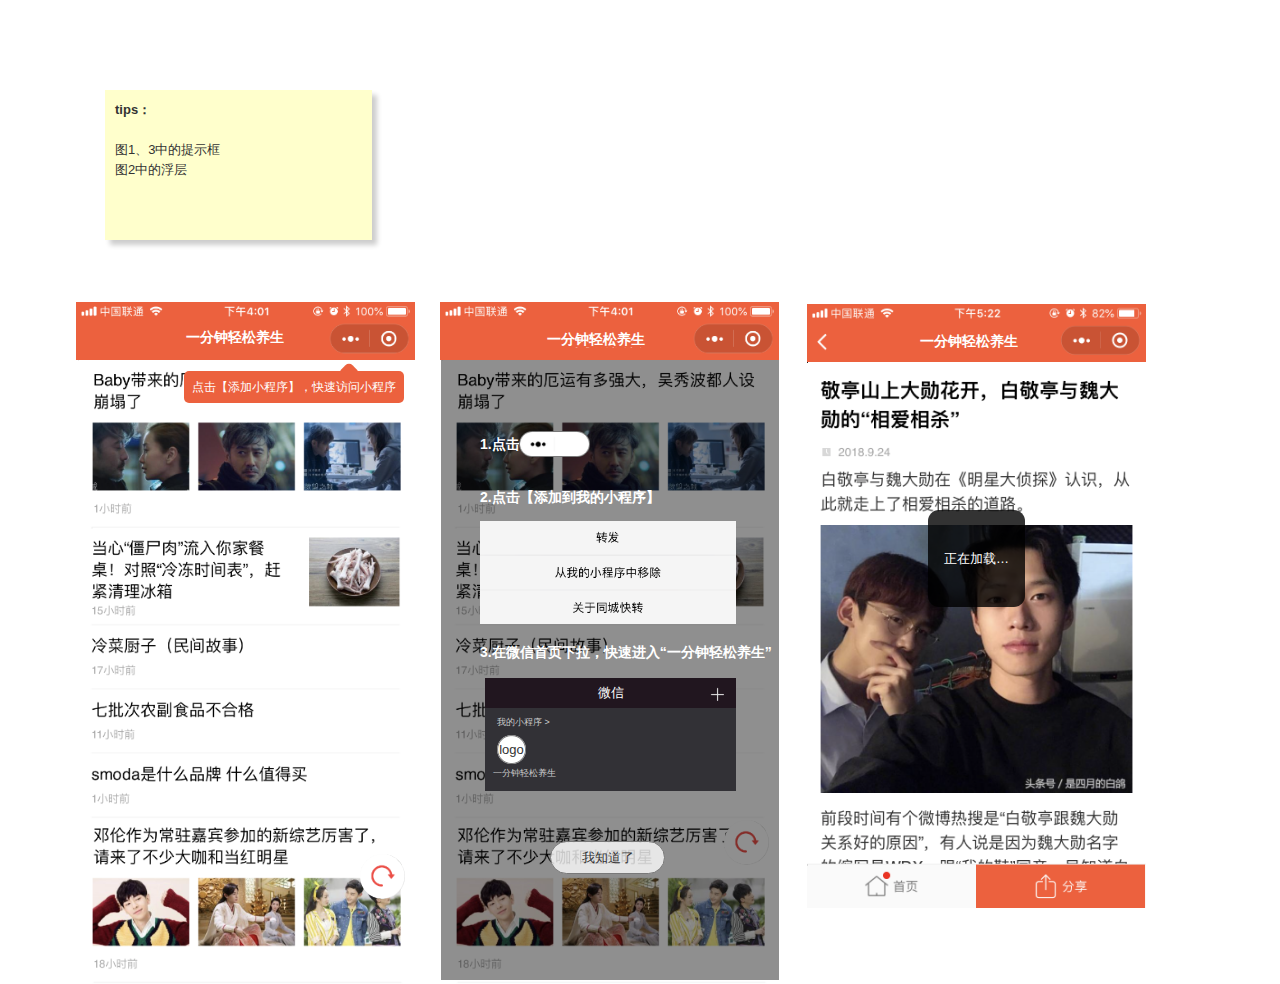
==== 【设计看】.html @ 3ecbd91e "0.3" ====
﻿<!DOCTYPE html>
<html>
  <head>
    <title>【设计看】</title>
    <meta http-equiv="X-UA-Compatible" content="IE=edge"/>
    <meta http-equiv="content-type" content="text/html; charset=utf-8"/>
    <meta name="apple-mobile-web-app-capable" content="yes"/>
    <link href="resources/css/jquery-ui-themes.css" type="text/css" rel="stylesheet"/>
    <link href="resources/css/axure_rp_page.css" type="text/css" rel="stylesheet"/>
    <link href="data/styles.css" type="text/css" rel="stylesheet"/>
    <link href="files/【设计看】/styles.css" type="text/css" rel="stylesheet"/>
    <script src="resources/scripts/jquery-1.7.1.min.js"></script>
    <script src="resources/scripts/jquery-ui-1.8.10.custom.min.js"></script>
    <script src="resources/scripts/prototypePre.js"></script>
    <script src="data/document.js"></script>
    <script src="resources/scripts/prototypePost.js"></script>
    <script src="files/【设计看】/data.js"></script>
    <script type="text/javascript">
      $axure.utils.getTransparentGifPath = function() { return 'resources/images/transparent.gif'; };
      $axure.utils.getOtherPath = function() { return 'resources/Other.html'; };
      $axure.utils.getReloadPath = function() { return 'resources/reload.html'; };
    </script>
  </head>
  <body>
    <div id="base" class="">

      <!-- Unnamed (图片) -->
      <div id="u92" class="ax_default _图片">
        <img id="u92_img" class="img " src="images/原型图/u0.png"/>
        <!-- Unnamed () -->
        <div id="u93" class="text" style="display:none; visibility: hidden">
          <p><span></span></p>
        </div>
      </div>

      <!-- Unnamed (图片) -->
      <div id="u94" class="ax_default _图片">
        <img id="u94_img" class="img " src="images/原型图/u2.png"/>
        <!-- Unnamed () -->
        <div id="u95" class="text" style="display:none; visibility: hidden">
          <p><span></span></p>
        </div>
      </div>

      <!-- Unnamed (图片) -->
      <div id="u96" class="ax_default _图片">
        <img id="u96_img" class="img " src="images/原型图/u4.png"/>
        <!-- Unnamed () -->
        <div id="u97" class="text" style="display:none; visibility: hidden">
          <p><span></span></p>
        </div>
      </div>

      <!-- Unnamed (图片) -->
      <div id="u98" class="ax_default _图片">
        <img id="u98_img" class="img " src="images/【设计看】/u98.png"/>
        <!-- Unnamed () -->
        <div id="u99" class="text" style="display:none; visibility: hidden">
          <p><span></span></p>
        </div>
      </div>

      <!-- Unnamed (图片) -->
      <div id="u100" class="ax_default _图片">
        <img id="u100_img" class="img " src="images/原型图/u8.png"/>
        <!-- Unnamed () -->
        <div id="u101" class="text" style="display:none; visibility: hidden">
          <p><span></span></p>
        </div>
      </div>

      <!-- Unnamed (矩形) -->
      <div id="u102" class="ax_default box_3">
        <div id="u102_div" class=""></div>
        <!-- Unnamed () -->
        <div id="u103" class="text" style="display:none; visibility: hidden">
          <p><span></span></p>
        </div>
      </div>

      <!-- Unnamed (矩形) -->
      <div id="u104" class="ax_default label">
        <div id="u104_div" class=""></div>
        <!-- Unnamed () -->
        <div id="u105" class="text">
          <p><span>1.点击</span></p>
        </div>
      </div>

      <!-- Unnamed (图片) -->
      <div id="u106" class="ax_default _图片">
        <img id="u106_img" class="img " src="images/【设计看】/u106.png"/>
        <!-- Unnamed () -->
        <div id="u107" class="text" style="display:none; visibility: hidden">
          <p><span></span></p>
        </div>
      </div>

      <!-- Unnamed (矩形) -->
      <div id="u108" class="ax_default label">
        <div id="u108_div" class=""></div>
        <!-- Unnamed () -->
        <div id="u109" class="text">
          <p><span>2.点击【添加到我的小程序】</span></p>
        </div>
      </div>

      <!-- Unnamed (图片) -->
      <div id="u110" class="ax_default _图片">
        <img id="u110_img" class="img " src="images/原型图/u29.png"/>
        <!-- Unnamed () -->
        <div id="u111" class="text" style="display:none; visibility: hidden">
          <p><span></span></p>
        </div>
      </div>

      <!-- Unnamed (矩形) -->
      <div id="u112" class="ax_default label">
        <div id="u112_div" class=""></div>
        <!-- Unnamed () -->
        <div id="u113" class="text">
          <p><span>3.在微信首页下拉，快速进入“一分钟轻松养生”</span></p>
        </div>
      </div>

      <!-- Unnamed (组 合) -->
      <div id="u114" class="ax_default" data-left="485" data-top="678" data-width="251" data-height="113">

        <!-- Unnamed (矩形) -->
        <div id="u115" class="ax_default box_2">
          <div id="u115_div" class=""></div>
          <!-- Unnamed () -->
          <div id="u116" class="text">
            <p><span>微信</span></p>
          </div>
        </div>

        <!-- Unnamed (图片) -->
        <div id="u117" class="ax_default _图片">
          <img id="u117_img" class="img " src="images/原型图/u36.png"/>
          <!-- Unnamed () -->
          <div id="u118" class="text" style="display:none; visibility: hidden">
            <p><span></span></p>
          </div>
        </div>

        <!-- Unnamed (矩形) -->
        <div id="u119" class="ax_default box_2">
          <div id="u119_div" class=""></div>
          <!-- Unnamed () -->
          <div id="u120" class="text" style="display:none; visibility: hidden">
            <p><span></span></p>
          </div>
        </div>

        <!-- Unnamed (矩形) -->
        <div id="u121" class="ax_default label">
          <div id="u121_div" class=""></div>
          <!-- Unnamed () -->
          <div id="u122" class="text">
            <p><span>我的小程序 &gt;</span></p>
          </div>
        </div>

        <!-- Unnamed (椭圆形) -->
        <div id="u123" class="ax_default ellipse">
          <img id="u123_img" class="img " src="images/【设计看】/u123.png"/>
          <!-- Unnamed () -->
          <div id="u124" class="text">
            <p><span>logo</span></p>
          </div>
        </div>

        <!-- Unnamed (矩形) -->
        <div id="u125" class="ax_default label">
          <div id="u125_div" class=""></div>
          <!-- Unnamed () -->
          <div id="u126" class="text">
            <p><span>一分钟轻松养生</span></p>
          </div>
        </div>
      </div>

      <!-- Unnamed (矩形) -->
      <div id="u127" class="ax_default button">
        <div id="u127_div" class=""></div>
        <!-- Unnamed () -->
        <div id="u128" class="text">
          <p><span>我知道了</span></p>
        </div>
      </div>

      <!-- Unnamed (组 合) -->
      <div id="u129" class="ax_default" data-left="76" data-top="302" data-width="341" data-height="682">

        <!-- Unnamed (图片) -->
        <div id="u130" class="ax_default _图片">
          <img id="u130_img" class="img " src="images/原型图/u0.png"/>
          <!-- Unnamed () -->
          <div id="u131" class="text" style="display:none; visibility: hidden">
            <p><span></span></p>
          </div>
        </div>

        <!-- Unnamed (图片) -->
        <div id="u132" class="ax_default _图片">
          <img id="u132_img" class="img " src="images/原型图/u2.png"/>
          <!-- Unnamed () -->
          <div id="u133" class="text" style="display:none; visibility: hidden">
            <p><span></span></p>
          </div>
        </div>

        <!-- Unnamed (图片) -->
        <div id="u134" class="ax_default _图片">
          <img id="u134_img" class="img " src="images/原型图/u4.png"/>
          <!-- Unnamed () -->
          <div id="u135" class="text" style="display:none; visibility: hidden">
            <p><span></span></p>
          </div>
        </div>

        <!-- Unnamed (图片) -->
        <div id="u136" class="ax_default _图片">
          <img id="u136_img" class="img " src="images/【设计看】/u98.png"/>
          <!-- Unnamed () -->
          <div id="u137" class="text" style="display:none; visibility: hidden">
            <p><span></span></p>
          </div>
        </div>

        <!-- Unnamed (图片) -->
        <div id="u138" class="ax_default _图片">
          <img id="u138_img" class="img " src="images/原型图/u8.png"/>
          <!-- Unnamed () -->
          <div id="u139" class="text" style="display:none; visibility: hidden">
            <p><span></span></p>
          </div>
        </div>
      </div>

      <!-- Unnamed (矩形) -->
      <div id="u140" class="ax_default primary_button">
        <div id="u140_div" class=""></div>
        <!-- Unnamed () -->
        <div id="u141" class="text" style="display:none; visibility: hidden">
          <p><span></span></p>
        </div>
      </div>

      <!-- Unnamed (矩形) -->
      <div id="u142" class="ax_default primary_button">
        <div id="u142_div" class=""></div>
        <!-- Unnamed () -->
        <div id="u143" class="text">
          <p><span>点击【添加小程序】，快速访问小程序</span></p>
        </div>
      </div>

      <!-- Unnamed (图片) -->
      <div id="u144" class="ax_default _图片">
        <img id="u144_img" class="img " src="images/原型图/u63.png"/>
        <!-- Unnamed () -->
        <div id="u145" class="text" style="display:none; visibility: hidden">
          <p><span></span></p>
        </div>
      </div>

      <!-- Unnamed (矩形) -->
      <div id="u146" class="ax_default box_3">
        <div id="u146_div" class=""></div>
        <!-- Unnamed () -->
        <div id="u147" class="text">
          <p><span>正在加载…</span></p>
        </div>
      </div>

      <!-- Unnamed (矩形) -->
      <div id="u148" class="ax_default _三级标题">
        <div id="u148_div" class=""></div>
        <!-- Unnamed () -->
        <div id="u149" class="text">
          <p><span>一分钟轻松养生</span></p>
        </div>
      </div>

      <!-- Unnamed (矩形) -->
      <div id="u150" class="ax_default _三级标题">
        <div id="u150_div" class=""></div>
        <!-- Unnamed () -->
        <div id="u151" class="text">
          <p><span>一分钟轻松养生</span></p>
        </div>
      </div>

      <!-- Unnamed (矩形) -->
      <div id="u152" class="ax_default _三级标题">
        <div id="u152_div" class=""></div>
        <!-- Unnamed () -->
        <div id="u153" class="text">
          <p><span>一分钟轻松养生</span></p>
        </div>
      </div>

      <!-- Unnamed (矩形) -->
      <div id="u154" class="ax_default sticky_1">
        <div id="u154_div" class=""></div>
        <!-- Unnamed () -->
        <div id="u155" class="text">
          <p><span style="font-family:'Arial Negreta', 'Arial Normal', 'Arial';font-weight:700;">tips：</span></p><p><span style="font-family:'Arial Normal', 'Arial';font-weight:400;"><br></span></p><p><span style="font-family:'Arial Normal', 'Arial';font-weight:400;">图1、3中的提示框</span></p><p><span style="font-family:'Arial Normal', 'Arial';font-weight:400;">图2中的浮层</span></p>
        </div>
      </div>
    </div>
  </body>
</html>
---- resources/css/axure_rp_page.css ----
﻿/* so the window resize fires within a frame in IE7 */
html, body {
    height: 100%;
}

a {
    color: inherit;
}

p {
    margin: 0px;
    text-rendering: optimizeLegibility;
    font-feature-settings: "kern" 1;
    -webkit-font-feature-settings: "kern";
    -moz-font-feature-settings: "kern";
    -moz-font-feature-settings: "kern=1";
    font-kerning: normal;
}

iframe {
    background: #FFFFFF;
}

/* to match IE with C, FF */
input {
    padding: 1px 0px 1px 0px;
    box-sizing: border-box;
    -moz-box-sizing: border-box;
}

textarea {
    margin: 0px;
    box-sizing: border-box;
    -moz-box-sizing: border-box;
}

div.intcases {
    font-family: arial; 
    font-size: 12px;
    text-align:left; 
    border:1px solid #AAA; 
    background:#FFF none repeat scroll 0% 0%; 
    z-index:9999; 
    visibility:hidden; 
    position:absolute;
    padding: 0px;
    border-radius: 3px;
    white-space: nowrap;
}

div.intcaselink {
    cursor: pointer;
    padding: 3px 8px 3px 8px;
    margin: 5px;
    background:#EEE none repeat scroll 0% 0%; 
    border:1px solid #AAA;
    border-radius: 3px;
}

div.refpageimage {
    position: absolute;
    left: 0px;
    top: 0px;
    font-size: 0px;
    width: 16px;
    height: 16px;
    cursor: pointer;
    background-image: url(images/newwindow.gif);
    background-repeat: no-repeat;
}

div.annnoteimage {
    position: absolute;
    left: 0px;
    top: 0px;
    font-size: 0px;
    /*width: 16px;
    height: 12px;*/
    cursor: help;
    /*background-image: url(images/note.gif);*/
    /*background-repeat: no-repeat;*/
    width: 13px;
    height: 12px;
    padding-top: 1px;
    text-align: center;
    background-color: #138CDD;
    -moz-box-shadow: 1px 1px 3px #aaa;
    -webkit-box-shadow: 1px 1px 3px #aaa;
    box-shadow: 1px 1px 3px #aaa;
}

div.annnoteline {
    display: inline-block;
    width: 9px;
    height: 1px;
    border-bottom: 1px solid white;
    margin-top: 1px;
}

div.annnotelabel {
    position: absolute;
    left: 0px;
    top: 0px;
    font-family: Helvetica,Arial;
    font-size: 10px;
    /*border: 1px solid rgb(166,221,242);*/
    cursor: help;
    /*background:rgb(0,157,217) none repeat scroll 0% 0%;*/ 
    padding: 1px 3px 1px 3px;
    white-space: nowrap;
    color: white;
    
    background-color: #138CDD;
    -moz-box-shadow: 1px 1px 3px #aaa;
    -webkit-box-shadow: 1px 1px 3px #aaa;
    box-shadow: 1px 1px 3px #aaa;
}

.annotation {
    font-size: 12px;
    padding-left: 2px;
    margin-bottom: 5px;
}

.annotationName {
    /*font-size: 13px;
    font-weight: bold;
    margin-bottom: 3px;
    white-space: nowrap;*/

    font-family: 'Trebuchet MS';
    font-size: 14px;
    font-weight: bold;
    margin-bottom: 5px;
    white-space: nowrap;
}

.annotationValue {
    font-family: Arial, Helvetica, Sans-Serif;
    font-size: 12px;
    color: #4a4a4a;
    line-height: 21px;
    margin-bottom: 20px;
}

.noteLink {
    text-decoration: inherit;
    color: inherit;
}

.noteLink:hover {
    background-color: white;
}

/* this is a fix for the issue where dialogs jump around and takes the text-align from the body */
.dialogFix {
    position:absolute;
    text-align:left;
    border: 1px solid #8f949a;
}


@keyframes pulsate {
  from {
    box-shadow: 0 0 10px #15d6ba;
  }
  to {
    box-shadow: 0 0 20px #15d6ba;
  }
}

@-webkit-keyframes pulsate {
  from {
    -webkit-box-shadow: 0 0 10px #15d6ba;
    box-shadow: 0 0 10px #15d6ba;
  }
  to {
    -webkit-box-shadow: 0 0 20px #15d6ba;
    box-shadow: 0 0 20px #15d6ba;
  }
}
 
@-moz-keyframes pulsate {
  from {
    -moz-box-shadow: 0 0 10px #15d6ba;
    box-shadow: 0 0 10px #15d6ba;
  }
  to {
    -moz-box-shadow: 0 0 20px #15d6ba;
    box-shadow: 0 0 20px #15d6ba;
  }
}

.legacyPulsateBorder {
    /*border: 5px solid #15d6ba;
    margin: -5px;*/
    -moz-box-shadow: 0 0 10px 3px #15d6ba;
    box-shadow: 0 0 10px 3px #15d6ba;
}

.pulsateBorder {
  animation-name: pulsate;
  animation-timing-function: ease-in-out;
  animation-duration: 0.9s;
  animation-iteration-count: infinite;
  animation-direction: alternate;
  
  -webkit-animation-name: pulsate;
  -webkit-animation-timing-function: ease-in-out;
  -webkit-animation-duration: 0.9s;
  -webkit-animation-iteration-count: infinite;
  -webkit-animation-direction: alternate;

  -moz-animation-name: pulsate;
  -moz-animation-timing-function: ease-in-out;
  -moz-animation-duration: 0.9s;
  -moz-animation-iteration-count: infinite;
  -moz-animation-direction: alternate;
}

.ax_default_hidden, .ax_default_unplaced{
    display: none;
    visibility: hidden;
}

.widgetNoteSelected {
    -moz-box-shadow: 0 0 10px 3px #138CDD;
    box-shadow: 0 0 10px 3px #138CDD;
    /*-moz-box-shadow: 0 0 20px #3915d6;
    box-shadow: 0 0 20px #3915d6;*/
    /*border: 3px solid #3915d6;*/
    /*margin: -3px;*/
}


.singleImg {
    display: none;
    visibility: hidden;
}
---- data/styles.css ----
﻿.ax_default {
  font-family:'Arial Normal', 'Arial';
  font-weight:400;
  font-style:normal;
  font-size:13px;
  color:#333333;
  text-align:center;
  line-height:normal;
}
.box_1 {
}
.box_2 {
}
.box_3 {
}
.ellipse {
}
._图片 {
}
.button {
}
.primary_button {
  color:#FFFFFF;
}
._一级标题 {
  font-family:'Arial Normal', 'Arial';
  font-weight:bold;
  font-style:normal;
  font-size:32px;
  text-align:left;
}
._二级标题 {
  font-family:'Arial Normal', 'Arial';
  font-weight:bold;
  font-style:normal;
  font-size:24px;
  text-align:left;
}
._三级标题 {
  font-family:'Arial Normal', 'Arial';
  font-weight:bold;
  font-style:normal;
  font-size:18px;
  text-align:left;
}
._四级标题 {
  font-family:'Arial Normal', 'Arial';
  font-weight:bold;
  font-style:normal;
  font-size:14px;
  text-align:left;
}
._五级标题 {
  font-family:'Arial Normal', 'Arial';
  font-weight:bold;
  font-style:normal;
  text-align:left;
}
._六级标题 {
  font-family:'Arial Normal', 'Arial';
  font-weight:bold;
  font-style:normal;
  font-size:10px;
  text-align:left;
}
.label {
  font-size:14px;
  text-align:left;
}
._文本段落 {
  text-align:left;
}
.sticky_1 {
  text-align:left;
}
---- files/【设计看】/styles.css ----
﻿body {
  margin:0px;
  background-image:none;
  position:static;
  left:auto;
  width:1146px;
  margin-left:0;
  margin-right:0;
  text-align:left;
}
#base {
  position:absolute;
  z-index:0;
}
#u92_img {
  border-width:0px;
  position:absolute;
  left:0px;
  top:0px;
  width:339px;
  height:58px;
}
#u92 {
  border-width:0px;
  position:absolute;
  left:440px;
  top:302px;
  width:339px;
  height:58px;
}
#u93 {
  border-width:0px;
  position:absolute;
  left:2px;
  top:21px;
  width:335px;
  visibility:hidden;
  word-wrap:break-word;
}
#u94_img {
  border-width:0px;
  position:absolute;
  left:0px;
  top:0px;
  width:339px;
  height:169px;
}
#u94 {
  border-width:0px;
  position:absolute;
  left:442px;
  top:360px;
  width:339px;
  height:169px;
}
#u95 {
  border-width:0px;
  position:absolute;
  left:2px;
  top:76px;
  width:335px;
  visibility:hidden;
  word-wrap:break-word;
}
#u96_img {
  border-width:0px;
  position:absolute;
  left:0px;
  top:0px;
  width:339px;
  height:168px;
}
#u96 {
  border-width:0px;
  position:absolute;
  left:442px;
  top:816px;
  width:339px;
  height:168px;
}
#u97 {
  border-width:0px;
  position:absolute;
  left:2px;
  top:76px;
  width:335px;
  visibility:hidden;
  word-wrap:break-word;
}
#u98_img {
  border-width:0px;
  position:absolute;
  left:0px;
  top:0px;
  width:45px;
  height:45px;
}
#u98 {
  border-width:0px;
  position:absolute;
  left:724px;
  top:820px;
  width:45px;
  height:45px;
}
#u99 {
  border-width:0px;
  position:absolute;
  left:2px;
  top:14px;
  width:41px;
  visibility:hidden;
  word-wrap:break-word;
}
#u100_img {
  border-width:0px;
  position:absolute;
  left:0px;
  top:0px;
  width:339px;
  height:293px;
}
#u100 {
  border-width:0px;
  position:absolute;
  left:440px;
  top:526px;
  width:339px;
  height:293px;
}
#u101 {
  border-width:0px;
  position:absolute;
  left:2px;
  top:138px;
  width:335px;
  visibility:hidden;
  word-wrap:break-word;
}
#u102_div {
  border-width:0px;
  position:absolute;
  left:0px;
  top:0px;
  width:338px;
  height:620px;
  background:inherit;
  background-color:rgba(0, 0, 0, 0.43921568627451);
  border:none;
  border-radius:0px;
  -moz-box-shadow:none;
  -webkit-box-shadow:none;
  box-shadow:none;
}
#u102 {
  border-width:0px;
  position:absolute;
  left:441px;
  top:360px;
  width:338px;
  height:620px;
}
#u103 {
  border-width:0px;
  position:absolute;
  left:2px;
  top:302px;
  width:334px;
  visibility:hidden;
  word-wrap:break-word;
}
#u104_div {
  border-width:0px;
  position:absolute;
  left:0px;
  top:0px;
  width:38px;
  height:16px;
  background:inherit;
  background-color:rgba(255, 255, 255, 0);
  border:none;
  border-radius:0px;
  -moz-box-shadow:none;
  -webkit-box-shadow:none;
  box-shadow:none;
  font-family:'Arial Narrow Bold', 'Arial Narrow', 'Arial';
  font-weight:700;
  font-style:normal;
  color:#FFFFFF;
}
#u104 {
  border-width:0px;
  position:absolute;
  left:480px;
  top:436px;
  width:38px;
  height:16px;
  font-family:'Arial Narrow Bold', 'Arial Narrow', 'Arial';
  font-weight:700;
  font-style:normal;
  color:#FFFFFF;
}
#u105 {
  border-width:0px;
  position:absolute;
  left:0px;
  top:0px;
  width:38px;
  white-space:nowrap;
}
#u106_img {
  border-width:0px;
  position:absolute;
  left:0px;
  top:0px;
  width:71px;
  height:26px;
}
#u106 {
  border-width:0px;
  position:absolute;
  left:519px;
  top:431px;
  width:71px;
  height:26px;
}
#u107 {
  border-width:0px;
  position:absolute;
  left:2px;
  top:5px;
  width:67px;
  visibility:hidden;
  word-wrap:break-word;
}
#u108_div {
  border-width:0px;
  position:absolute;
  left:0px;
  top:0px;
  width:178px;
  height:16px;
  background:inherit;
  background-color:rgba(255, 255, 255, 0);
  border:none;
  border-radius:0px;
  -moz-box-shadow:none;
  -webkit-box-shadow:none;
  box-shadow:none;
  font-family:'Arial Narrow Bold', 'Arial Narrow', 'Arial';
  font-weight:700;
  font-style:normal;
  color:#FFFFFF;
}
#u108 {
  border-width:0px;
  position:absolute;
  left:480px;
  top:489px;
  width:178px;
  height:16px;
  font-family:'Arial Narrow Bold', 'Arial Narrow', 'Arial';
  font-weight:700;
  font-style:normal;
  color:#FFFFFF;
}
#u109 {
  border-width:0px;
  position:absolute;
  left:0px;
  top:0px;
  width:178px;
  white-space:nowrap;
}
#u110_img {
  border-width:0px;
  position:absolute;
  left:0px;
  top:0px;
  width:256px;
  height:103px;
}
#u110 {
  border-width:0px;
  position:absolute;
  left:480px;
  top:521px;
  width:256px;
  height:103px;
}
#u111 {
  border-width:0px;
  position:absolute;
  left:2px;
  top:44px;
  width:252px;
  visibility:hidden;
  word-wrap:break-word;
}
#u112_div {
  border-width:0px;
  position:absolute;
  left:0px;
  top:0px;
  width:288px;
  height:16px;
  background:inherit;
  background-color:rgba(255, 255, 255, 0);
  border:none;
  border-radius:0px;
  -moz-box-shadow:none;
  -webkit-box-shadow:none;
  box-shadow:none;
  font-family:'Arial Narrow Bold', 'Arial Narrow', 'Arial';
  font-weight:700;
  font-style:normal;
  color:#FFFFFF;
}
#u112 {
  border-width:0px;
  position:absolute;
  left:480px;
  top:644px;
  width:288px;
  height:16px;
  font-family:'Arial Narrow Bold', 'Arial Narrow', 'Arial';
  font-weight:700;
  font-style:normal;
  color:#FFFFFF;
}
#u113 {
  border-width:0px;
  position:absolute;
  left:0px;
  top:0px;
  width:288px;
  white-space:nowrap;
}
#u114 {
  border-width:0px;
  position:absolute;
  left:0px;
  top:0px;
  width:0px;
  height:0px;
}
#u115_div {
  border-width:0px;
  position:absolute;
  left:0px;
  top:0px;
  width:251px;
  height:31px;
  background:inherit;
  background-color:rgba(33, 22, 31, 1);
  border:none;
  border-radius:0px;
  -moz-box-shadow:none;
  -webkit-box-shadow:none;
  box-shadow:none;
  color:#FFFFFF;
}
#u115 {
  border-width:0px;
  position:absolute;
  left:485px;
  top:678px;
  width:251px;
  height:31px;
  color:#FFFFFF;
}
#u116 {
  border-width:0px;
  position:absolute;
  left:2px;
  top:8px;
  width:247px;
  word-wrap:break-word;
}
#u117_img {
  border-width:0px;
  position:absolute;
  left:0px;
  top:0px;
  width:16px;
  height:16px;
}
#u117 {
  border-width:0px;
  position:absolute;
  left:710px;
  top:687px;
  width:16px;
  height:16px;
}
#u118 {
  border-width:0px;
  position:absolute;
  left:2px;
  top:0px;
  width:12px;
  visibility:hidden;
  word-wrap:break-word;
}
#u119_div {
  border-width:0px;
  position:absolute;
  left:0px;
  top:0px;
  width:251px;
  height:83px;
  background:inherit;
  background-color:rgba(50, 49, 54, 1);
  border:none;
  border-radius:0px;
  -moz-box-shadow:none;
  -webkit-box-shadow:none;
  box-shadow:none;
  color:#FFFFFF;
}
#u119 {
  border-width:0px;
  position:absolute;
  left:485px;
  top:708px;
  width:251px;
  height:83px;
  color:#FFFFFF;
}
#u120 {
  border-width:0px;
  position:absolute;
  left:2px;
  top:34px;
  width:247px;
  visibility:hidden;
  word-wrap:break-word;
}
#u121_div {
  border-width:0px;
  position:absolute;
  left:0px;
  top:0px;
  width:54px;
  height:12px;
  background:inherit;
  background-color:rgba(255, 255, 255, 0);
  border:none;
  border-radius:0px;
  -moz-box-shadow:none;
  -webkit-box-shadow:none;
  box-shadow:none;
  font-size:9px;
  color:#CCCCCC;
}
#u121 {
  border-width:0px;
  position:absolute;
  left:497px;
  top:716px;
  width:54px;
  height:12px;
  font-size:9px;
  color:#CCCCCC;
}
#u122 {
  border-width:0px;
  position:absolute;
  left:0px;
  top:0px;
  width:54px;
  white-space:nowrap;
}
#u123_img {
  border-width:0px;
  position:absolute;
  left:0px;
  top:0px;
  width:29px;
  height:29px;
}
#u123 {
  border-width:0px;
  position:absolute;
  left:497px;
  top:735px;
  width:29px;
  height:29px;
}
#u124 {
  border-width:0px;
  position:absolute;
  left:2px;
  top:6px;
  width:25px;
  word-wrap:break-word;
}
#u125_div {
  border-width:0px;
  position:absolute;
  left:0px;
  top:0px;
  width:64px;
  height:12px;
  background:inherit;
  background-color:rgba(255, 255, 255, 0);
  border:none;
  border-radius:0px;
  -moz-box-shadow:none;
  -webkit-box-shadow:none;
  box-shadow:none;
  font-size:9px;
  color:#CCCCCC;
}
#u125 {
  border-width:0px;
  position:absolute;
  left:493px;
  top:767px;
  width:64px;
  height:12px;
  font-size:9px;
  color:#CCCCCC;
}
#u126 {
  border-width:0px;
  position:absolute;
  left:0px;
  top:0px;
  width:64px;
  white-space:nowrap;
}
#u127_div {
  border-width:0px;
  position:absolute;
  left:0px;
  top:0px;
  width:115px;
  height:33px;
  background:inherit;
  background-color:rgba(255, 255, 255, 0.776470588235294);
  box-sizing:border-box;
  border-width:1px;
  border-style:solid;
  border-color:rgba(121, 121, 121, 1);
  border-radius:70px;
  -moz-box-shadow:none;
  -webkit-box-shadow:none;
  box-shadow:none;
}
#u127 {
  border-width:0px;
  position:absolute;
  left:550px;
  top:841px;
  width:115px;
  height:33px;
}
#u128 {
  border-width:0px;
  position:absolute;
  left:2px;
  top:8px;
  width:111px;
  word-wrap:break-word;
}
#u129 {
  border-width:0px;
  position:absolute;
  left:0px;
  top:0px;
  width:0px;
  height:0px;
}
#u130_img {
  border-width:0px;
  position:absolute;
  left:0px;
  top:0px;
  width:339px;
  height:58px;
}
#u130 {
  border-width:0px;
  position:absolute;
  left:76px;
  top:302px;
  width:339px;
  height:58px;
}
#u131 {
  border-width:0px;
  position:absolute;
  left:2px;
  top:21px;
  width:335px;
  visibility:hidden;
  word-wrap:break-word;
}
#u132_img {
  border-width:0px;
  position:absolute;
  left:0px;
  top:0px;
  width:339px;
  height:169px;
}
#u132 {
  border-width:0px;
  position:absolute;
  left:78px;
  top:360px;
  width:339px;
  height:169px;
}
#u133 {
  border-width:0px;
  position:absolute;
  left:2px;
  top:76px;
  width:335px;
  visibility:hidden;
  word-wrap:break-word;
}
#u134_img {
  border-width:0px;
  position:absolute;
  left:0px;
  top:0px;
  width:339px;
  height:168px;
}
#u134 {
  border-width:0px;
  position:absolute;
  left:78px;
  top:816px;
  width:339px;
  height:168px;
}
#u135 {
  border-width:0px;
  position:absolute;
  left:2px;
  top:76px;
  width:335px;
  visibility:hidden;
  word-wrap:break-word;
}
#u136_img {
  border-width:0px;
  position:absolute;
  left:0px;
  top:0px;
  width:45px;
  height:45px;
}
#u136 {
  border-width:0px;
  position:absolute;
  left:360px;
  top:854px;
  width:45px;
  height:45px;
}
#u137 {
  border-width:0px;
  position:absolute;
  left:2px;
  top:14px;
  width:41px;
  visibility:hidden;
  word-wrap:break-word;
}
#u138_img {
  border-width:0px;
  position:absolute;
  left:0px;
  top:0px;
  width:339px;
  height:293px;
}
#u138 {
  border-width:0px;
  position:absolute;
  left:76px;
  top:526px;
  width:339px;
  height:293px;
}
#u139 {
  border-width:0px;
  position:absolute;
  left:2px;
  top:138px;
  width:335px;
  visibility:hidden;
  word-wrap:break-word;
}
#u140_div {
  border-width:0px;
  position:absolute;
  left:0px;
  top:0px;
  width:16px;
  height:16px;
  background:inherit;
  background-color:rgba(236, 97, 62, 1);
  border:none;
  border-radius:5px;
  -moz-box-shadow:none;
  -webkit-box-shadow:none;
  box-shadow:none;
}
#u140 {
  border-width:0px;
  position:absolute;
  left:341px;
  top:365px;
  width:16px;
  height:16px;
  -webkit-transform:rotate(45deg);
  -moz-transform:rotate(45deg);
  -ms-transform:rotate(45deg);
  transform:rotate(45deg);
}
#u141 {
  border-width:0px;
  position:absolute;
  left:2px;
  top:0px;
  width:12px;
  visibility:hidden;
  word-wrap:break-word;
}
#u142_div {
  border-width:0px;
  position:absolute;
  left:0px;
  top:0px;
  width:220px;
  height:32px;
  background:inherit;
  background-color:rgba(236, 97, 62, 1);
  border:none;
  border-radius:5px;
  -moz-box-shadow:none;
  -webkit-box-shadow:none;
  box-shadow:none;
  font-size:12px;
}
#u142 {
  border-width:0px;
  position:absolute;
  left:184px;
  top:371px;
  width:220px;
  height:32px;
  font-size:12px;
}
#u143 {
  border-width:0px;
  position:absolute;
  left:2px;
  top:8px;
  width:216px;
  word-wrap:break-word;
}
#u144_img {
  border-width:0px;
  position:absolute;
  left:0px;
  top:0px;
  width:339px;
  height:604px;
}
#u144 {
  border-width:0px;
  position:absolute;
  left:807px;
  top:304px;
  width:339px;
  height:604px;
}
#u145 {
  border-width:0px;
  position:absolute;
  left:2px;
  top:294px;
  width:335px;
  visibility:hidden;
  word-wrap:break-word;
}
#u146_div {
  border-width:0px;
  position:absolute;
  left:0px;
  top:0px;
  width:97px;
  height:97px;
  background:inherit;
  background-color:rgba(0, 0, 0, 0.8);
  border:none;
  border-radius:11px;
  -moz-box-shadow:none;
  -webkit-box-shadow:none;
  box-shadow:none;
  color:#FFFFFF;
}
#u146 {
  border-width:0px;
  position:absolute;
  left:928px;
  top:510px;
  width:97px;
  height:97px;
  color:#FFFFFF;
}
#u147 {
  border-width:0px;
  position:absolute;
  left:2px;
  top:40px;
  width:93px;
  word-wrap:break-word;
}
#u148_div {
  border-width:0px;
  position:absolute;
  left:0px;
  top:0px;
  width:110px;
  height:21px;
  background:inherit;
  background-color:rgba(236, 97, 62, 1);
  border:none;
  border-radius:0px;
  -moz-box-shadow:none;
  -webkit-box-shadow:none;
  box-shadow:none;
  font-family:'Arial Negreta', 'Arial Normal', 'Arial';
  font-weight:700;
  font-style:normal;
  font-size:14px;
  color:#FFFFFF;
  text-align:center;
}
#u148 {
  border-width:0px;
  position:absolute;
  left:180px;
  top:329px;
  width:110px;
  height:21px;
  font-family:'Arial Negreta', 'Arial Normal', 'Arial';
  font-weight:700;
  font-style:normal;
  font-size:14px;
  color:#FFFFFF;
  text-align:center;
}
#u149 {
  border-width:0px;
  position:absolute;
  left:0px;
  top:0px;
  width:110px;
  word-wrap:break-word;
}
#u150_div {
  border-width:0px;
  position:absolute;
  left:0px;
  top:0px;
  width:118px;
  height:16px;
  background:inherit;
  background-color:rgba(236, 97, 62, 1);
  border:none;
  border-radius:0px;
  -moz-box-shadow:none;
  -webkit-box-shadow:none;
  box-shadow:none;
  font-family:'Arial Negreta', 'Arial Normal', 'Arial';
  font-weight:700;
  font-style:normal;
  font-size:14px;
  color:#FFFFFF;
  text-align:center;
}
#u150 {
  border-width:0px;
  position:absolute;
  left:537px;
  top:331px;
  width:118px;
  height:16px;
  font-family:'Arial Negreta', 'Arial Normal', 'Arial';
  font-weight:700;
  font-style:normal;
  font-size:14px;
  color:#FFFFFF;
  text-align:center;
}
#u151 {
  border-width:0px;
  position:absolute;
  left:0px;
  top:0px;
  width:118px;
  word-wrap:break-word;
}
#u152_div {
  border-width:0px;
  position:absolute;
  left:0px;
  top:0px;
  width:108px;
  height:20px;
  background:inherit;
  background-color:rgba(236, 97, 62, 1);
  border:none;
  border-radius:0px;
  -moz-box-shadow:none;
  -webkit-box-shadow:none;
  box-shadow:none;
  font-family:'Arial Negreta', 'Arial Normal', 'Arial';
  font-weight:700;
  font-style:normal;
  font-size:14px;
  color:#FFFFFF;
  text-align:center;
}
#u152 {
  border-width:0px;
  position:absolute;
  left:915px;
  top:333px;
  width:108px;
  height:20px;
  font-family:'Arial Negreta', 'Arial Normal', 'Arial';
  font-weight:700;
  font-style:normal;
  font-size:14px;
  color:#FFFFFF;
  text-align:center;
}
#u153 {
  border-width:0px;
  position:absolute;
  left:0px;
  top:0px;
  width:108px;
  word-wrap:break-word;
}
#u154_div {
  border-width:0px;
  position:absolute;
  left:0px;
  top:0px;
  width:267px;
  height:150px;
  background:inherit;
  background-color:rgba(255, 255, 204, 1);
  border:none;
  border-radius:0px;
  -moz-box-shadow:5px 5px 5px rgba(0, 0, 0, 0.2);
  -webkit-box-shadow:5px 5px 5px rgba(0, 0, 0, 0.2);
  box-shadow:5px 5px 5px rgba(0, 0, 0, 0.2);
  line-height:20px;
}
#u154 {
  border-width:0px;
  position:absolute;
  left:105px;
  top:90px;
  width:267px;
  height:150px;
  line-height:20px;
}
#u155 {
  border-width:0px;
  position:absolute;
  left:10px;
  top:10px;
  width:247px;
  word-wrap:break-word;
}
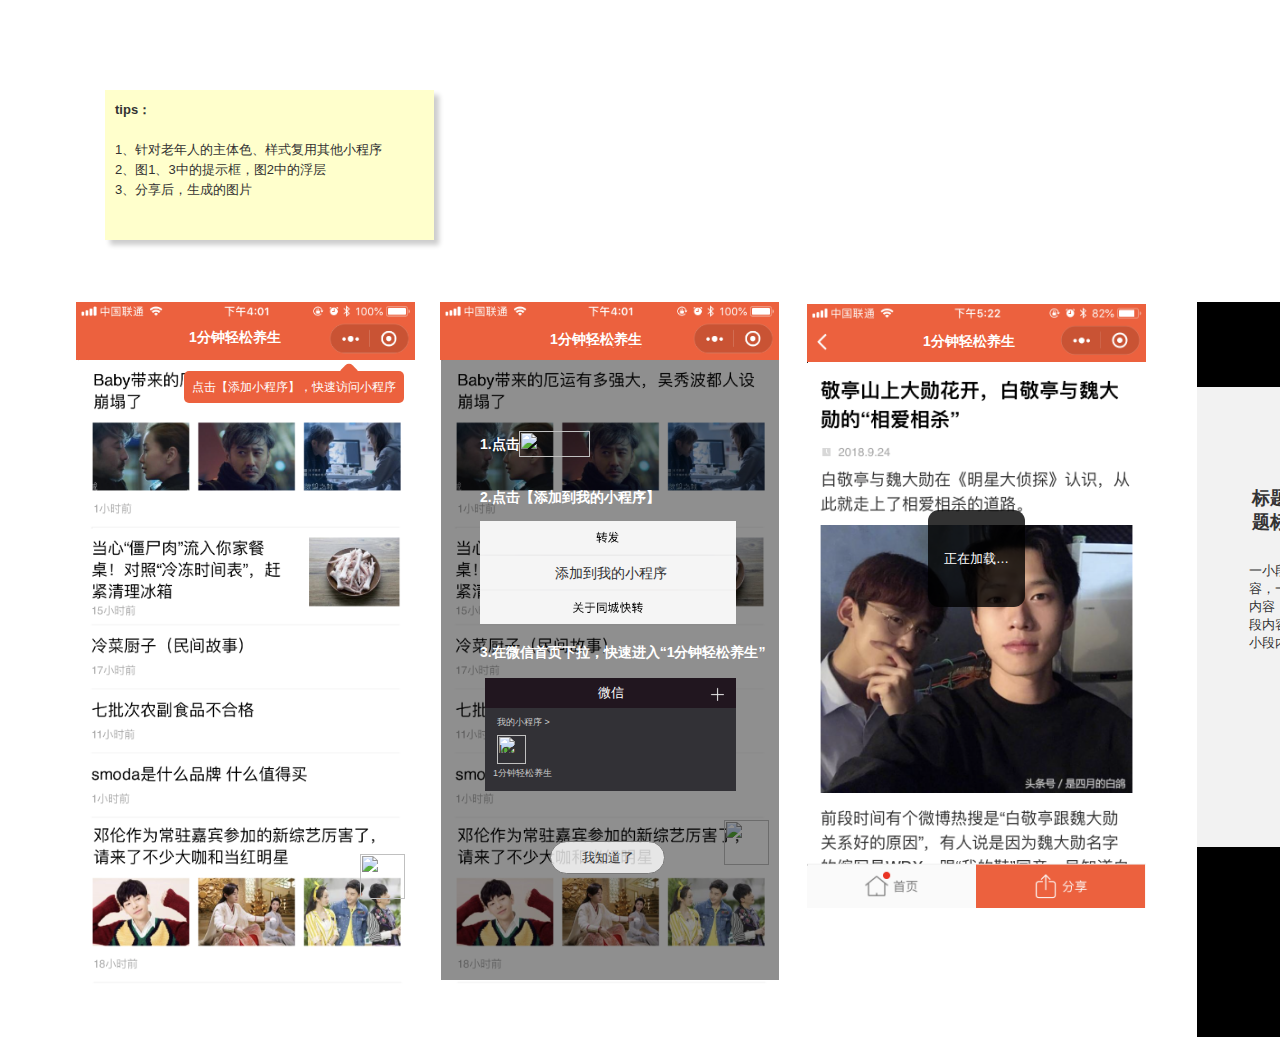
==== commit 86ad3a8e: "0.6" ====
--- a/【设计看】.html
+++ b/【设计看】.html
@@ -25,289 +25,361 @@
     <div id="base" class="">
 
       <!-- Unnamed (图片) -->
-      <div id="u92" class="ax_default _图片">
-        <img id="u92_img" class="img " src="images/原型图/u0.png"/>
-        <!-- Unnamed () -->
-        <div id="u93" class="text" style="display:none; visibility: hidden">
-          <p><span></span></p>
-        </div>
-      </div>
-
-      <!-- Unnamed (图片) -->
-      <div id="u94" class="ax_default _图片">
-        <img id="u94_img" class="img " src="images/原型图/u2.png"/>
-        <!-- Unnamed () -->
-        <div id="u95" class="text" style="display:none; visibility: hidden">
-          <p><span></span></p>
-        </div>
-      </div>
-
-      <!-- Unnamed (图片) -->
-      <div id="u96" class="ax_default _图片">
-        <img id="u96_img" class="img " src="images/原型图/u4.png"/>
-        <!-- Unnamed () -->
-        <div id="u97" class="text" style="display:none; visibility: hidden">
-          <p><span></span></p>
-        </div>
-      </div>
-
-      <!-- Unnamed (图片) -->
-      <div id="u98" class="ax_default _图片">
-        <img id="u98_img" class="img " src="images/【设计看】/u98.png"/>
-        <!-- Unnamed () -->
-        <div id="u99" class="text" style="display:none; visibility: hidden">
-          <p><span></span></p>
-        </div>
-      </div>
-
-      <!-- Unnamed (图片) -->
-      <div id="u100" class="ax_default _图片">
-        <img id="u100_img" class="img " src="images/原型图/u8.png"/>
-        <!-- Unnamed () -->
-        <div id="u101" class="text" style="display:none; visibility: hidden">
-          <p><span></span></p>
-        </div>
-      </div>
-
-      <!-- Unnamed (矩形) -->
-      <div id="u102" class="ax_default box_3">
-        <div id="u102_div" class=""></div>
-        <!-- Unnamed () -->
-        <div id="u103" class="text" style="display:none; visibility: hidden">
-          <p><span></span></p>
-        </div>
-      </div>
-
-      <!-- Unnamed (矩形) -->
-      <div id="u104" class="ax_default label">
-        <div id="u104_div" class=""></div>
-        <!-- Unnamed () -->
-        <div id="u105" class="text">
+      <div id="u97" class="ax_default _图片">
+        <img id="u97_img" class="img " src="images/原型图/u0.png"/>
+        <!-- Unnamed () -->
+        <div id="u98" class="text" style="display:none; visibility: hidden">
+          <p><span></span></p>
+        </div>
+      </div>
+
+      <!-- Unnamed (图片) -->
+      <div id="u99" class="ax_default _图片">
+        <img id="u99_img" class="img " src="images/原型图/u2.png"/>
+        <!-- Unnamed () -->
+        <div id="u100" class="text" style="display:none; visibility: hidden">
+          <p><span></span></p>
+        </div>
+      </div>
+
+      <!-- Unnamed (图片) -->
+      <div id="u101" class="ax_default _图片">
+        <img id="u101_img" class="img " src="images/原型图/u4.png"/>
+        <!-- Unnamed () -->
+        <div id="u102" class="text" style="display:none; visibility: hidden">
+          <p><span></span></p>
+        </div>
+      </div>
+
+      <!-- Unnamed (图片) -->
+      <div id="u103" class="ax_default _图片">
+        <img id="u103_img" class="img " src="images/【设计看】/u103.png"/>
+        <!-- Unnamed () -->
+        <div id="u104" class="text" style="display:none; visibility: hidden">
+          <p><span></span></p>
+        </div>
+      </div>
+
+      <!-- Unnamed (图片) -->
+      <div id="u105" class="ax_default _图片">
+        <img id="u105_img" class="img " src="images/原型图/u8.png"/>
+        <!-- Unnamed () -->
+        <div id="u106" class="text" style="display:none; visibility: hidden">
+          <p><span></span></p>
+        </div>
+      </div>
+
+      <!-- Unnamed (矩形) -->
+      <div id="u107" class="ax_default box_3">
+        <div id="u107_div" class=""></div>
+        <!-- Unnamed () -->
+        <div id="u108" class="text" style="display:none; visibility: hidden">
+          <p><span></span></p>
+        </div>
+      </div>
+
+      <!-- Unnamed (矩形) -->
+      <div id="u109" class="ax_default label">
+        <div id="u109_div" class=""></div>
+        <!-- Unnamed () -->
+        <div id="u110" class="text">
           <p><span>1.点击</span></p>
         </div>
       </div>
 
       <!-- Unnamed (图片) -->
-      <div id="u106" class="ax_default _图片">
-        <img id="u106_img" class="img " src="images/【设计看】/u106.png"/>
-        <!-- Unnamed () -->
-        <div id="u107" class="text" style="display:none; visibility: hidden">
-          <p><span></span></p>
-        </div>
-      </div>
-
-      <!-- Unnamed (矩形) -->
-      <div id="u108" class="ax_default label">
-        <div id="u108_div" class=""></div>
-        <!-- Unnamed () -->
-        <div id="u109" class="text">
+      <div id="u111" class="ax_default _图片">
+        <img id="u111_img" class="img " src="images/【设计看】/u111.png"/>
+        <!-- Unnamed () -->
+        <div id="u112" class="text" style="display:none; visibility: hidden">
+          <p><span></span></p>
+        </div>
+      </div>
+
+      <!-- Unnamed (矩形) -->
+      <div id="u113" class="ax_default label">
+        <div id="u113_div" class=""></div>
+        <!-- Unnamed () -->
+        <div id="u114" class="text">
           <p><span>2.点击【添加到我的小程序】</span></p>
         </div>
       </div>
 
       <!-- Unnamed (图片) -->
-      <div id="u110" class="ax_default _图片">
-        <img id="u110_img" class="img " src="images/原型图/u29.png"/>
-        <!-- Unnamed () -->
-        <div id="u111" class="text" style="display:none; visibility: hidden">
-          <p><span></span></p>
-        </div>
-      </div>
-
-      <!-- Unnamed (矩形) -->
-      <div id="u112" class="ax_default label">
-        <div id="u112_div" class=""></div>
-        <!-- Unnamed () -->
-        <div id="u113" class="text">
-          <p><span>3.在微信首页下拉，快速进入“一分钟轻松养生”</span></p>
+      <div id="u115" class="ax_default _图片">
+        <img id="u115_img" class="img " src="images/原型图/u29.png"/>
+        <!-- Unnamed () -->
+        <div id="u116" class="text" style="display:none; visibility: hidden">
+          <p><span></span></p>
+        </div>
+      </div>
+
+      <!-- Unnamed (矩形) -->
+      <div id="u117" class="ax_default label">
+        <div id="u117_div" class=""></div>
+        <!-- Unnamed () -->
+        <div id="u118" class="text">
+          <p><span>3.在微信首页下拉，快速进入“1分钟轻松养生”</span></p>
         </div>
       </div>
 
       <!-- Unnamed (组 合) -->
-      <div id="u114" class="ax_default" data-left="485" data-top="678" data-width="251" data-height="113">
+      <div id="u119" class="ax_default" data-left="485" data-top="678" data-width="251" data-height="113">
 
         <!-- Unnamed (矩形) -->
-        <div id="u115" class="ax_default box_2">
-          <div id="u115_div" class=""></div>
-          <!-- Unnamed () -->
-          <div id="u116" class="text">
+        <div id="u120" class="ax_default box_2">
+          <div id="u120_div" class=""></div>
+          <!-- Unnamed () -->
+          <div id="u121" class="text">
             <p><span>微信</span></p>
           </div>
         </div>
 
         <!-- Unnamed (图片) -->
-        <div id="u117" class="ax_default _图片">
-          <img id="u117_img" class="img " src="images/原型图/u36.png"/>
-          <!-- Unnamed () -->
-          <div id="u118" class="text" style="display:none; visibility: hidden">
+        <div id="u122" class="ax_default _图片">
+          <img id="u122_img" class="img " src="images/原型图/u36.png"/>
+          <!-- Unnamed () -->
+          <div id="u123" class="text" style="display:none; visibility: hidden">
             <p><span></span></p>
           </div>
         </div>
 
         <!-- Unnamed (矩形) -->
-        <div id="u119" class="ax_default box_2">
-          <div id="u119_div" class=""></div>
-          <!-- Unnamed () -->
-          <div id="u120" class="text" style="display:none; visibility: hidden">
+        <div id="u124" class="ax_default box_2">
+          <div id="u124_div" class=""></div>
+          <!-- Unnamed () -->
+          <div id="u125" class="text" style="display:none; visibility: hidden">
             <p><span></span></p>
           </div>
         </div>
 
         <!-- Unnamed (矩形) -->
-        <div id="u121" class="ax_default label">
-          <div id="u121_div" class=""></div>
-          <!-- Unnamed () -->
-          <div id="u122" class="text">
+        <div id="u126" class="ax_default label">
+          <div id="u126_div" class=""></div>
+          <!-- Unnamed () -->
+          <div id="u127" class="text">
             <p><span>我的小程序 &gt;</span></p>
           </div>
         </div>
 
         <!-- Unnamed (椭圆形) -->
-        <div id="u123" class="ax_default ellipse">
-          <img id="u123_img" class="img " src="images/【设计看】/u123.png"/>
-          <!-- Unnamed () -->
-          <div id="u124" class="text">
+        <div id="u128" class="ax_default ellipse">
+          <img id="u128_img" class="img " src="images/【设计看】/u128.png"/>
+          <!-- Unnamed () -->
+          <div id="u129" class="text">
             <p><span>logo</span></p>
           </div>
         </div>
 
         <!-- Unnamed (矩形) -->
-        <div id="u125" class="ax_default label">
-          <div id="u125_div" class=""></div>
-          <!-- Unnamed () -->
-          <div id="u126" class="text">
-            <p><span>一分钟轻松养生</span></p>
-          </div>
-        </div>
-      </div>
-
-      <!-- Unnamed (矩形) -->
-      <div id="u127" class="ax_default button">
-        <div id="u127_div" class=""></div>
-        <!-- Unnamed () -->
-        <div id="u128" class="text">
+        <div id="u130" class="ax_default label">
+          <div id="u130_div" class=""></div>
+          <!-- Unnamed () -->
+          <div id="u131" class="text">
+            <p><span>1分钟轻松养生</span></p>
+          </div>
+        </div>
+      </div>
+
+      <!-- Unnamed (矩形) -->
+      <div id="u132" class="ax_default button">
+        <div id="u132_div" class=""></div>
+        <!-- Unnamed () -->
+        <div id="u133" class="text">
           <p><span>我知道了</span></p>
         </div>
       </div>
 
       <!-- Unnamed (组 合) -->
-      <div id="u129" class="ax_default" data-left="76" data-top="302" data-width="341" data-height="682">
-
-        <!-- Unnamed (图片) -->
-        <div id="u130" class="ax_default _图片">
-          <img id="u130_img" class="img " src="images/原型图/u0.png"/>
-          <!-- Unnamed () -->
-          <div id="u131" class="text" style="display:none; visibility: hidden">
-            <p><span></span></p>
-          </div>
-        </div>
-
-        <!-- Unnamed (图片) -->
-        <div id="u132" class="ax_default _图片">
-          <img id="u132_img" class="img " src="images/原型图/u2.png"/>
-          <!-- Unnamed () -->
-          <div id="u133" class="text" style="display:none; visibility: hidden">
-            <p><span></span></p>
-          </div>
-        </div>
-
-        <!-- Unnamed (图片) -->
-        <div id="u134" class="ax_default _图片">
-          <img id="u134_img" class="img " src="images/原型图/u4.png"/>
-          <!-- Unnamed () -->
-          <div id="u135" class="text" style="display:none; visibility: hidden">
-            <p><span></span></p>
-          </div>
-        </div>
-
-        <!-- Unnamed (图片) -->
-        <div id="u136" class="ax_default _图片">
-          <img id="u136_img" class="img " src="images/【设计看】/u98.png"/>
-          <!-- Unnamed () -->
-          <div id="u137" class="text" style="display:none; visibility: hidden">
-            <p><span></span></p>
-          </div>
-        </div>
-
-        <!-- Unnamed (图片) -->
-        <div id="u138" class="ax_default _图片">
-          <img id="u138_img" class="img " src="images/原型图/u8.png"/>
-          <!-- Unnamed () -->
-          <div id="u139" class="text" style="display:none; visibility: hidden">
-            <p><span></span></p>
-          </div>
-        </div>
-      </div>
-
-      <!-- Unnamed (矩形) -->
-      <div id="u140" class="ax_default primary_button">
-        <div id="u140_div" class=""></div>
-        <!-- Unnamed () -->
-        <div id="u141" class="text" style="display:none; visibility: hidden">
-          <p><span></span></p>
-        </div>
-      </div>
-
-      <!-- Unnamed (矩形) -->
-      <div id="u142" class="ax_default primary_button">
-        <div id="u142_div" class=""></div>
-        <!-- Unnamed () -->
-        <div id="u143" class="text">
+      <div id="u134" class="ax_default" data-left="76" data-top="302" data-width="341" data-height="682">
+
+        <!-- Unnamed (图片) -->
+        <div id="u135" class="ax_default _图片">
+          <img id="u135_img" class="img " src="images/原型图/u0.png"/>
+          <!-- Unnamed () -->
+          <div id="u136" class="text" style="display:none; visibility: hidden">
+            <p><span></span></p>
+          </div>
+        </div>
+
+        <!-- Unnamed (图片) -->
+        <div id="u137" class="ax_default _图片">
+          <img id="u137_img" class="img " src="images/原型图/u2.png"/>
+          <!-- Unnamed () -->
+          <div id="u138" class="text" style="display:none; visibility: hidden">
+            <p><span></span></p>
+          </div>
+        </div>
+
+        <!-- Unnamed (图片) -->
+        <div id="u139" class="ax_default _图片">
+          <img id="u139_img" class="img " src="images/原型图/u4.png"/>
+          <!-- Unnamed () -->
+          <div id="u140" class="text" style="display:none; visibility: hidden">
+            <p><span></span></p>
+          </div>
+        </div>
+
+        <!-- Unnamed (图片) -->
+        <div id="u141" class="ax_default _图片">
+          <img id="u141_img" class="img " src="images/【设计看】/u103.png"/>
+          <!-- Unnamed () -->
+          <div id="u142" class="text" style="display:none; visibility: hidden">
+            <p><span></span></p>
+          </div>
+        </div>
+
+        <!-- Unnamed (图片) -->
+        <div id="u143" class="ax_default _图片">
+          <img id="u143_img" class="img " src="images/原型图/u8.png"/>
+          <!-- Unnamed () -->
+          <div id="u144" class="text" style="display:none; visibility: hidden">
+            <p><span></span></p>
+          </div>
+        </div>
+      </div>
+
+      <!-- Unnamed (矩形) -->
+      <div id="u145" class="ax_default primary_button">
+        <div id="u145_div" class=""></div>
+        <!-- Unnamed () -->
+        <div id="u146" class="text" style="display:none; visibility: hidden">
+          <p><span></span></p>
+        </div>
+      </div>
+
+      <!-- Unnamed (矩形) -->
+      <div id="u147" class="ax_default primary_button">
+        <div id="u147_div" class=""></div>
+        <!-- Unnamed () -->
+        <div id="u148" class="text">
           <p><span>点击【添加小程序】，快速访问小程序</span></p>
         </div>
       </div>
 
       <!-- Unnamed (图片) -->
-      <div id="u144" class="ax_default _图片">
-        <img id="u144_img" class="img " src="images/原型图/u63.png"/>
-        <!-- Unnamed () -->
-        <div id="u145" class="text" style="display:none; visibility: hidden">
-          <p><span></span></p>
-        </div>
-      </div>
-
-      <!-- Unnamed (矩形) -->
-      <div id="u146" class="ax_default box_3">
-        <div id="u146_div" class=""></div>
-        <!-- Unnamed () -->
-        <div id="u147" class="text">
+      <div id="u149" class="ax_default _图片">
+        <img id="u149_img" class="img " src="images/原型图/u63.png"/>
+        <!-- Unnamed () -->
+        <div id="u150" class="text" style="display:none; visibility: hidden">
+          <p><span></span></p>
+        </div>
+      </div>
+
+      <!-- Unnamed (矩形) -->
+      <div id="u151" class="ax_default box_3">
+        <div id="u151_div" class=""></div>
+        <!-- Unnamed () -->
+        <div id="u152" class="text">
           <p><span>正在加载…</span></p>
         </div>
       </div>
 
       <!-- Unnamed (矩形) -->
-      <div id="u148" class="ax_default _三级标题">
-        <div id="u148_div" class=""></div>
-        <!-- Unnamed () -->
-        <div id="u149" class="text">
-          <p><span>一分钟轻松养生</span></p>
-        </div>
-      </div>
-
-      <!-- Unnamed (矩形) -->
-      <div id="u150" class="ax_default _三级标题">
-        <div id="u150_div" class=""></div>
-        <!-- Unnamed () -->
-        <div id="u151" class="text">
-          <p><span>一分钟轻松养生</span></p>
-        </div>
-      </div>
-
-      <!-- Unnamed (矩形) -->
-      <div id="u152" class="ax_default _三级标题">
-        <div id="u152_div" class=""></div>
-        <!-- Unnamed () -->
-        <div id="u153" class="text">
-          <p><span>一分钟轻松养生</span></p>
-        </div>
-      </div>
-
-      <!-- Unnamed (矩形) -->
-      <div id="u154" class="ax_default sticky_1">
-        <div id="u154_div" class=""></div>
-        <!-- Unnamed () -->
-        <div id="u155" class="text">
-          <p><span style="font-family:'Arial Negreta', 'Arial Normal', 'Arial';font-weight:700;">tips：</span></p><p><span style="font-family:'Arial Normal', 'Arial';font-weight:400;"><br></span></p><p><span style="font-family:'Arial Normal', 'Arial';font-weight:400;">图1、3中的提示框</span></p><p><span style="font-family:'Arial Normal', 'Arial';font-weight:400;">图2中的浮层</span></p>
+      <div id="u153" class="ax_default _三级标题">
+        <div id="u153_div" class=""></div>
+        <!-- Unnamed () -->
+        <div id="u154" class="text">
+          <p><span>1分钟轻松养生</span></p>
+        </div>
+      </div>
+
+      <!-- Unnamed (矩形) -->
+      <div id="u155" class="ax_default _三级标题">
+        <div id="u155_div" class=""></div>
+        <!-- Unnamed () -->
+        <div id="u156" class="text">
+          <p><span>1分钟轻松养生</span></p>
+        </div>
+      </div>
+
+      <!-- Unnamed (矩形) -->
+      <div id="u157" class="ax_default _三级标题">
+        <div id="u157_div" class=""></div>
+        <!-- Unnamed () -->
+        <div id="u158" class="text">
+          <p><span>1分钟轻松养生</span></p>
+        </div>
+      </div>
+
+      <!-- Unnamed (矩形) -->
+      <div id="u159" class="ax_default label">
+        <div id="u159_div" class=""></div>
+        <!-- Unnamed () -->
+        <div id="u160" class="text">
+          <p><span>添加到我的小程序</span></p>
+        </div>
+      </div>
+
+      <!-- Unnamed (图片) -->
+      <div id="u161" class="ax_default _图片">
+        <img id="u161_img" class="img " src="images/原型图/u63.png"/>
+        <!-- Unnamed () -->
+        <div id="u162" class="text" style="display:none; visibility: hidden">
+          <p><span></span></p>
+        </div>
+      </div>
+
+      <!-- Unnamed (矩形) -->
+      <div id="u163" class="ax_default box_3">
+        <div id="u163_div" class=""></div>
+        <!-- Unnamed () -->
+        <div id="u164" class="text" style="display:none; visibility: hidden">
+          <p><span></span></p>
+        </div>
+      </div>
+
+      <!-- Unnamed (矩形) -->
+      <div id="u165" class="ax_default box_2">
+        <div id="u165_div" class=""></div>
+        <!-- Unnamed () -->
+        <div id="u166" class="text" style="display:none; visibility: hidden">
+          <p><span></span></p>
+        </div>
+      </div>
+
+      <!-- Unnamed (矩形) -->
+      <div id="u167" class="ax_default _三级标题">
+        <div id="u167_div" class=""></div>
+        <!-- Unnamed () -->
+        <div id="u168" class="text">
+          <p><span>长按发送给朋友</span></p>
+        </div>
+      </div>
+
+      <!-- Unnamed (矩形) -->
+      <div id="u169" class="ax_default _三级标题">
+        <div id="u169_div" class=""></div>
+        <!-- Unnamed () -->
+        <div id="u170" class="text">
+          <p><span>标题标题标题标题标题标题标题标题标题标题标题标题标题标题</span></p>
+        </div>
+      </div>
+
+      <!-- Unnamed (矩形) -->
+      <div id="u171" class="ax_default _文本段落">
+        <div id="u171_div" class=""></div>
+        <!-- Unnamed () -->
+        <div id="u172" class="text">
+          <p><span>一小段内容，一小段内容，一小段内容，一小段内容，一小段内容，一小段内容，一小段内容，一小段内容，一小段内容，一小段内容，一小段内容，一小段内容，一小段内容，一小段内容，一小段内容，一小段内容，</span></p>
+        </div>
+      </div>
+
+      <!-- Unnamed (椭圆形) -->
+      <div id="u173" class="ax_default ellipse">
+        <img id="u173_img" class="img " src="images/【设计看】/u173.png"/>
+        <!-- Unnamed () -->
+        <div id="u174" class="text">
+          <p><span>小程序</span></p><p><span>二维码</span></p>
+        </div>
+      </div>
+
+      <!-- Unnamed (矩形) -->
+      <div id="u175" class="ax_default sticky_1">
+        <div id="u175_div" class=""></div>
+        <!-- Unnamed () -->
+        <div id="u176" class="text">
+          <p><span style="font-family:'Arial Negreta', 'Arial Normal', 'Arial';font-weight:700;">tips：</span></p><p><span style="font-family:'Arial Normal', 'Arial';font-weight:400;"><br></span></p><p><span style="font-family:'Arial Normal', 'Arial';font-weight:400;">1、针对老年人的主体色、样式复用其他小程序</span></p><p><span style="font-family:'Arial Normal', 'Arial';font-weight:400;">2、图1、3中的提示框，图2中的浮层</span></p><p><span style="font-family:'Arial Normal', 'Arial';font-weight:400;">3、分享后，生成的图片</span></p>
         </div>
       </div>
     </div>
--- a/files/【设计看】/styles.css
+++ b/files/【设计看】/styles.css
@@ -3,7 +3,7 @@
   background-image:none;
   position:static;
   left:auto;
-  width:1146px;
+  width:1610px;
   margin-left:0;
   margin-right:0;
   text-align:left;
@@ -12,7 +12,7 @@
   position:absolute;
   z-index:0;
 }
-#u92_img {
+#u97_img {
   border-width:0px;
   position:absolute;
   left:0px;
@@ -20,7 +20,7 @@
   width:339px;
   height:58px;
 }
-#u92 {
+#u97 {
   border-width:0px;
   position:absolute;
   left:440px;
@@ -28,7 +28,7 @@
   width:339px;
   height:58px;
 }
-#u93 {
+#u98 {
   border-width:0px;
   position:absolute;
   left:2px;
@@ -37,7 +37,7 @@
   visibility:hidden;
   word-wrap:break-word;
 }
-#u94_img {
+#u99_img {
   border-width:0px;
   position:absolute;
   left:0px;
@@ -45,7 +45,7 @@
   width:339px;
   height:169px;
 }
-#u94 {
+#u99 {
   border-width:0px;
   position:absolute;
   left:442px;
@@ -53,7 +53,7 @@
   width:339px;
   height:169px;
 }
-#u95 {
+#u100 {
   border-width:0px;
   position:absolute;
   left:2px;
@@ -62,7 +62,7 @@
   visibility:hidden;
   word-wrap:break-word;
 }
-#u96_img {
+#u101_img {
   border-width:0px;
   position:absolute;
   left:0px;
@@ -70,7 +70,7 @@
   width:339px;
   height:168px;
 }
-#u96 {
+#u101 {
   border-width:0px;
   position:absolute;
   left:442px;
@@ -78,7 +78,7 @@
   width:339px;
   height:168px;
 }
-#u97 {
+#u102 {
   border-width:0px;
   position:absolute;
   left:2px;
@@ -87,7 +87,7 @@
   visibility:hidden;
   word-wrap:break-word;
 }
-#u98_img {
+#u103_img {
   border-width:0px;
   position:absolute;
   left:0px;
@@ -95,7 +95,7 @@
   width:45px;
   height:45px;
 }
-#u98 {
+#u103 {
   border-width:0px;
   position:absolute;
   left:724px;
@@ -103,7 +103,7 @@
   width:45px;
   height:45px;
 }
-#u99 {
+#u104 {
   border-width:0px;
   position:absolute;
   left:2px;
@@ -112,7 +112,7 @@
   visibility:hidden;
   word-wrap:break-word;
 }
-#u100_img {
+#u105_img {
   border-width:0px;
   position:absolute;
   left:0px;
@@ -120,7 +120,7 @@
   width:339px;
   height:293px;
 }
-#u100 {
+#u105 {
   border-width:0px;
   position:absolute;
   left:440px;
@@ -128,7 +128,7 @@
   width:339px;
   height:293px;
 }
-#u101 {
+#u106 {
   border-width:0px;
   position:absolute;
   left:2px;
@@ -137,7 +137,7 @@
   visibility:hidden;
   word-wrap:break-word;
 }
-#u102_div {
+#u107_div {
   border-width:0px;
   position:absolute;
   left:0px;
@@ -152,7 +152,7 @@
   -webkit-box-shadow:none;
   box-shadow:none;
 }
-#u102 {
+#u107 {
   border-width:0px;
   position:absolute;
   left:441px;
@@ -160,7 +160,7 @@
   width:338px;
   height:620px;
 }
-#u103 {
+#u108 {
   border-width:0px;
   position:absolute;
   left:2px;
@@ -169,7 +169,7 @@
   visibility:hidden;
   word-wrap:break-word;
 }
-#u104_div {
+#u109_div {
   border-width:0px;
   position:absolute;
   left:0px;
@@ -188,7 +188,7 @@
   font-style:normal;
   color:#FFFFFF;
 }
-#u104 {
+#u109 {
   border-width:0px;
   position:absolute;
   left:480px;
@@ -200,7 +200,7 @@
   font-style:normal;
   color:#FFFFFF;
 }
-#u105 {
+#u110 {
   border-width:0px;
   position:absolute;
   left:0px;
@@ -208,7 +208,7 @@
   width:38px;
   white-space:nowrap;
 }
-#u106_img {
+#u111_img {
   border-width:0px;
   position:absolute;
   left:0px;
@@ -216,7 +216,7 @@
   width:71px;
   height:26px;
 }
-#u106 {
+#u111 {
   border-width:0px;
   position:absolute;
   left:519px;
@@ -224,7 +224,7 @@
   width:71px;
   height:26px;
 }
-#u107 {
+#u112 {
   border-width:0px;
   position:absolute;
   left:2px;
@@ -233,7 +233,7 @@
   visibility:hidden;
   word-wrap:break-word;
 }
-#u108_div {
+#u113_div {
   border-width:0px;
   position:absolute;
   left:0px;
@@ -252,7 +252,7 @@
   font-style:normal;
   color:#FFFFFF;
 }
-#u108 {
+#u113 {
   border-width:0px;
   position:absolute;
   left:480px;
@@ -264,7 +264,7 @@
   font-style:normal;
   color:#FFFFFF;
 }
-#u109 {
+#u114 {
   border-width:0px;
   position:absolute;
   left:0px;
@@ -272,7 +272,7 @@
   width:178px;
   white-space:nowrap;
 }
-#u110_img {
+#u115_img {
   border-width:0px;
   position:absolute;
   left:0px;
@@ -280,7 +280,7 @@
   width:256px;
   height:103px;
 }
-#u110 {
+#u115 {
   border-width:0px;
   position:absolute;
   left:480px;
@@ -288,7 +288,7 @@
   width:256px;
   height:103px;
 }
-#u111 {
+#u116 {
   border-width:0px;
   position:absolute;
   left:2px;
@@ -297,12 +297,12 @@
   visibility:hidden;
   word-wrap:break-word;
 }
-#u112_div {
-  border-width:0px;
-  position:absolute;
-  left:0px;
-  top:0px;
-  width:288px;
+#u117_div {
+  border-width:0px;
+  position:absolute;
+  left:0px;
+  top:0px;
+  width:280px;
   height:16px;
   background:inherit;
   background-color:rgba(255, 255, 255, 0);
@@ -316,27 +316,27 @@
   font-style:normal;
   color:#FFFFFF;
 }
-#u112 {
+#u117 {
   border-width:0px;
   position:absolute;
   left:480px;
   top:644px;
-  width:288px;
+  width:280px;
   height:16px;
   font-family:'Arial Narrow Bold', 'Arial Narrow', 'Arial';
   font-weight:700;
   font-style:normal;
   color:#FFFFFF;
 }
-#u113 {
-  border-width:0px;
-  position:absolute;
-  left:0px;
-  top:0px;
-  width:288px;
+#u118 {
+  border-width:0px;
+  position:absolute;
+  left:0px;
+  top:0px;
+  width:280px;
   white-space:nowrap;
 }
-#u114 {
+#u119 {
   border-width:0px;
   position:absolute;
   left:0px;
@@ -344,7 +344,7 @@
   width:0px;
   height:0px;
 }
-#u115_div {
+#u120_div {
   border-width:0px;
   position:absolute;
   left:0px;
@@ -360,7 +360,7 @@
   box-shadow:none;
   color:#FFFFFF;
 }
-#u115 {
+#u120 {
   border-width:0px;
   position:absolute;
   left:485px;
@@ -369,7 +369,7 @@
   height:31px;
   color:#FFFFFF;
 }
-#u116 {
+#u121 {
   border-width:0px;
   position:absolute;
   left:2px;
@@ -377,7 +377,7 @@
   width:247px;
   word-wrap:break-word;
 }
-#u117_img {
+#u122_img {
   border-width:0px;
   position:absolute;
   left:0px;
@@ -385,7 +385,7 @@
   width:16px;
   height:16px;
 }
-#u117 {
+#u122 {
   border-width:0px;
   position:absolute;
   left:710px;
@@ -393,7 +393,7 @@
   width:16px;
   height:16px;
 }
-#u118 {
+#u123 {
   border-width:0px;
   position:absolute;
   left:2px;
@@ -402,7 +402,7 @@
   visibility:hidden;
   word-wrap:break-word;
 }
-#u119_div {
+#u124_div {
   border-width:0px;
   position:absolute;
   left:0px;
@@ -418,7 +418,7 @@
   box-shadow:none;
   color:#FFFFFF;
 }
-#u119 {
+#u124 {
   border-width:0px;
   position:absolute;
   left:485px;
@@ -427,7 +427,7 @@
   height:83px;
   color:#FFFFFF;
 }
-#u120 {
+#u125 {
   border-width:0px;
   position:absolute;
   left:2px;
@@ -436,7 +436,7 @@
   visibility:hidden;
   word-wrap:break-word;
 }
-#u121_div {
+#u126_div {
   border-width:0px;
   position:absolute;
   left:0px;
@@ -453,7 +453,7 @@
   font-size:9px;
   color:#CCCCCC;
 }
-#u121 {
+#u126 {
   border-width:0px;
   position:absolute;
   left:497px;
@@ -463,7 +463,7 @@
   font-size:9px;
   color:#CCCCCC;
 }
-#u122 {
+#u127 {
   border-width:0px;
   position:absolute;
   left:0px;
@@ -471,7 +471,7 @@
   width:54px;
   white-space:nowrap;
 }
-#u123_img {
+#u128_img {
   border-width:0px;
   position:absolute;
   left:0px;
@@ -479,7 +479,7 @@
   width:29px;
   height:29px;
 }
-#u123 {
+#u128 {
   border-width:0px;
   position:absolute;
   left:497px;
@@ -487,7 +487,7 @@
   width:29px;
   height:29px;
 }
-#u124 {
+#u129 {
   border-width:0px;
   position:absolute;
   left:2px;
@@ -495,12 +495,12 @@
   width:25px;
   word-wrap:break-word;
 }
-#u125_div {
-  border-width:0px;
-  position:absolute;
-  left:0px;
-  top:0px;
-  width:64px;
+#u130_div {
+  border-width:0px;
+  position:absolute;
+  left:0px;
+  top:0px;
+  width:60px;
   height:12px;
   background:inherit;
   background-color:rgba(255, 255, 255, 0);
@@ -512,25 +512,25 @@
   font-size:9px;
   color:#CCCCCC;
 }
-#u125 {
+#u130 {
   border-width:0px;
   position:absolute;
   left:493px;
   top:767px;
-  width:64px;
+  width:60px;
   height:12px;
   font-size:9px;
   color:#CCCCCC;
 }
-#u126 {
-  border-width:0px;
-  position:absolute;
-  left:0px;
-  top:0px;
-  width:64px;
+#u131 {
+  border-width:0px;
+  position:absolute;
+  left:0px;
+  top:0px;
+  width:60px;
   white-space:nowrap;
 }
-#u127_div {
+#u132_div {
   border-width:0px;
   position:absolute;
   left:0px;
@@ -548,7 +548,7 @@
   -webkit-box-shadow:none;
   box-shadow:none;
 }
-#u127 {
+#u132 {
   border-width:0px;
   position:absolute;
   left:550px;
@@ -556,7 +556,7 @@
   width:115px;
   height:33px;
 }
-#u128 {
+#u133 {
   border-width:0px;
   position:absolute;
   left:2px;
@@ -564,7 +564,7 @@
   width:111px;
   word-wrap:break-word;
 }
-#u129 {
+#u134 {
   border-width:0px;
   position:absolute;
   left:0px;
@@ -572,7 +572,7 @@
   width:0px;
   height:0px;
 }
-#u130_img {
+#u135_img {
   border-width:0px;
   position:absolute;
   left:0px;
@@ -580,7 +580,7 @@
   width:339px;
   height:58px;
 }
-#u130 {
+#u135 {
   border-width:0px;
   position:absolute;
   left:76px;
@@ -588,7 +588,7 @@
   width:339px;
   height:58px;
 }
-#u131 {
+#u136 {
   border-width:0px;
   position:absolute;
   left:2px;
@@ -597,7 +597,7 @@
   visibility:hidden;
   word-wrap:break-word;
 }
-#u132_img {
+#u137_img {
   border-width:0px;
   position:absolute;
   left:0px;
@@ -605,7 +605,7 @@
   width:339px;
   height:169px;
 }
-#u132 {
+#u137 {
   border-width:0px;
   position:absolute;
   left:78px;
@@ -613,7 +613,7 @@
   width:339px;
   height:169px;
 }
-#u133 {
+#u138 {
   border-width:0px;
   position:absolute;
   left:2px;
@@ -622,7 +622,7 @@
   visibility:hidden;
   word-wrap:break-word;
 }
-#u134_img {
+#u139_img {
   border-width:0px;
   position:absolute;
   left:0px;
@@ -630,7 +630,7 @@
   width:339px;
   height:168px;
 }
-#u134 {
+#u139 {
   border-width:0px;
   position:absolute;
   left:78px;
@@ -638,7 +638,7 @@
   width:339px;
   height:168px;
 }
-#u135 {
+#u140 {
   border-width:0px;
   position:absolute;
   left:2px;
@@ -647,7 +647,7 @@
   visibility:hidden;
   word-wrap:break-word;
 }
-#u136_img {
+#u141_img {
   border-width:0px;
   position:absolute;
   left:0px;
@@ -655,7 +655,7 @@
   width:45px;
   height:45px;
 }
-#u136 {
+#u141 {
   border-width:0px;
   position:absolute;
   left:360px;
@@ -663,7 +663,7 @@
   width:45px;
   height:45px;
 }
-#u137 {
+#u142 {
   border-width:0px;
   position:absolute;
   left:2px;
@@ -672,7 +672,7 @@
   visibility:hidden;
   word-wrap:break-word;
 }
-#u138_img {
+#u143_img {
   border-width:0px;
   position:absolute;
   left:0px;
@@ -680,7 +680,7 @@
   width:339px;
   height:293px;
 }
-#u138 {
+#u143 {
   border-width:0px;
   position:absolute;
   left:76px;
@@ -688,7 +688,7 @@
   width:339px;
   height:293px;
 }
-#u139 {
+#u144 {
   border-width:0px;
   position:absolute;
   left:2px;
@@ -697,7 +697,7 @@
   visibility:hidden;
   word-wrap:break-word;
 }
-#u140_div {
+#u145_div {
   border-width:0px;
   position:absolute;
   left:0px;
@@ -712,7 +712,7 @@
   -webkit-box-shadow:none;
   box-shadow:none;
 }
-#u140 {
+#u145 {
   border-width:0px;
   position:absolute;
   left:341px;
@@ -724,7 +724,7 @@
   -ms-transform:rotate(45deg);
   transform:rotate(45deg);
 }
-#u141 {
+#u146 {
   border-width:0px;
   position:absolute;
   left:2px;
@@ -733,7 +733,7 @@
   visibility:hidden;
   word-wrap:break-word;
 }
-#u142_div {
+#u147_div {
   border-width:0px;
   position:absolute;
   left:0px;
@@ -749,7 +749,7 @@
   box-shadow:none;
   font-size:12px;
 }
-#u142 {
+#u147 {
   border-width:0px;
   position:absolute;
   left:184px;
@@ -758,7 +758,7 @@
   height:32px;
   font-size:12px;
 }
-#u143 {
+#u148 {
   border-width:0px;
   position:absolute;
   left:2px;
@@ -766,7 +766,7 @@
   width:216px;
   word-wrap:break-word;
 }
-#u144_img {
+#u149_img {
   border-width:0px;
   position:absolute;
   left:0px;
@@ -774,7 +774,7 @@
   width:339px;
   height:604px;
 }
-#u144 {
+#u149 {
   border-width:0px;
   position:absolute;
   left:807px;
@@ -782,7 +782,7 @@
   width:339px;
   height:604px;
 }
-#u145 {
+#u150 {
   border-width:0px;
   position:absolute;
   left:2px;
@@ -791,7 +791,7 @@
   visibility:hidden;
   word-wrap:break-word;
 }
-#u146_div {
+#u151_div {
   border-width:0px;
   position:absolute;
   left:0px;
@@ -807,7 +807,7 @@
   box-shadow:none;
   color:#FFFFFF;
 }
-#u146 {
+#u151 {
   border-width:0px;
   position:absolute;
   left:928px;
@@ -816,7 +816,7 @@
   height:97px;
   color:#FFFFFF;
 }
-#u147 {
+#u152 {
   border-width:0px;
   position:absolute;
   left:2px;
@@ -824,7 +824,7 @@
   width:93px;
   word-wrap:break-word;
 }
-#u148_div {
+#u153_div {
   border-width:0px;
   position:absolute;
   left:0px;
@@ -845,7 +845,7 @@
   color:#FFFFFF;
   text-align:center;
 }
-#u148 {
+#u153 {
   border-width:0px;
   position:absolute;
   left:180px;
@@ -859,7 +859,7 @@
   color:#FFFFFF;
   text-align:center;
 }
-#u149 {
+#u154 {
   border-width:0px;
   position:absolute;
   left:0px;
@@ -867,7 +867,7 @@
   width:110px;
   word-wrap:break-word;
 }
-#u150_div {
+#u155_div {
   border-width:0px;
   position:absolute;
   left:0px;
@@ -888,7 +888,7 @@
   color:#FFFFFF;
   text-align:center;
 }
-#u150 {
+#u155 {
   border-width:0px;
   position:absolute;
   left:537px;
@@ -902,7 +902,7 @@
   color:#FFFFFF;
   text-align:center;
 }
-#u151 {
+#u156 {
   border-width:0px;
   position:absolute;
   left:0px;
@@ -910,7 +910,7 @@
   width:118px;
   word-wrap:break-word;
 }
-#u152_div {
+#u157_div {
   border-width:0px;
   position:absolute;
   left:0px;
@@ -931,7 +931,7 @@
   color:#FFFFFF;
   text-align:center;
 }
-#u152 {
+#u157 {
   border-width:0px;
   position:absolute;
   left:915px;
@@ -945,7 +945,7 @@
   color:#FFFFFF;
   text-align:center;
 }
-#u153 {
+#u158 {
   border-width:0px;
   position:absolute;
   left:0px;
@@ -953,12 +953,265 @@
   width:108px;
   word-wrap:break-word;
 }
-#u154_div {
-  border-width:0px;
-  position:absolute;
-  left:0px;
-  top:0px;
-  width:267px;
+#u159_div {
+  border-width:0px;
+  position:absolute;
+  left:0px;
+  top:0px;
+  width:148px;
+  height:16px;
+  background:inherit;
+  background-color:rgba(245, 245, 245, 1);
+  border:none;
+  border-radius:0px;
+  -moz-box-shadow:none;
+  -webkit-box-shadow:none;
+  box-shadow:none;
+  text-align:center;
+}
+#u159 {
+  border-width:0px;
+  position:absolute;
+  left:537px;
+  top:565px;
+  width:148px;
+  height:16px;
+  text-align:center;
+}
+#u160 {
+  border-width:0px;
+  position:absolute;
+  left:0px;
+  top:0px;
+  width:148px;
+  word-wrap:break-word;
+}
+#u161_img {
+  border-width:0px;
+  position:absolute;
+  left:0px;
+  top:0px;
+  width:413px;
+  height:735px;
+}
+#u161 {
+  border-width:0px;
+  position:absolute;
+  left:1197px;
+  top:302px;
+  width:413px;
+  height:735px;
+}
+#u162 {
+  border-width:0px;
+  position:absolute;
+  left:2px;
+  top:360px;
+  width:409px;
+  visibility:hidden;
+  word-wrap:break-word;
+}
+#u163_div {
+  border-width:0px;
+  position:absolute;
+  left:0px;
+  top:0px;
+  width:413px;
+  height:735px;
+  background:inherit;
+  background-color:rgba(0, 0, 0, 1);
+  border:none;
+  border-radius:0px;
+  -moz-box-shadow:none;
+  -webkit-box-shadow:none;
+  box-shadow:none;
+}
+#u163 {
+  border-width:0px;
+  position:absolute;
+  left:1197px;
+  top:302px;
+  width:413px;
+  height:735px;
+}
+#u164 {
+  border-width:0px;
+  position:absolute;
+  left:2px;
+  top:360px;
+  width:409px;
+  visibility:hidden;
+  word-wrap:break-word;
+}
+#u165_div {
+  border-width:0px;
+  position:absolute;
+  left:0px;
+  top:0px;
+  width:413px;
+  height:460px;
+  background:inherit;
+  background-color:rgba(242, 242, 242, 1);
+  border:none;
+  border-radius:0px;
+  -moz-box-shadow:none;
+  -webkit-box-shadow:none;
+  box-shadow:none;
+}
+#u165 {
+  border-width:0px;
+  position:absolute;
+  left:1197px;
+  top:387px;
+  width:413px;
+  height:460px;
+}
+#u166 {
+  border-width:0px;
+  position:absolute;
+  left:2px;
+  top:222px;
+  width:409px;
+  visibility:hidden;
+  word-wrap:break-word;
+}
+#u167_div {
+  border-width:0px;
+  position:absolute;
+  left:0px;
+  top:0px;
+  width:113px;
+  height:19px;
+  background:inherit;
+  background-color:rgba(255, 255, 255, 0);
+  border:none;
+  border-radius:0px;
+  -moz-box-shadow:none;
+  -webkit-box-shadow:none;
+  box-shadow:none;
+  font-family:'Arial Negreta', 'Arial Normal', 'Arial';
+  font-weight:700;
+  font-style:normal;
+  font-size:16px;
+}
+#u167 {
+  border-width:0px;
+  position:absolute;
+  left:1387px;
+  top:736px;
+  width:113px;
+  height:19px;
+  font-family:'Arial Negreta', 'Arial Normal', 'Arial';
+  font-weight:700;
+  font-style:normal;
+  font-size:16px;
+}
+#u168 {
+  border-width:0px;
+  position:absolute;
+  left:0px;
+  top:0px;
+  width:113px;
+  white-space:nowrap;
+}
+#u169_div {
+  border-width:0px;
+  position:absolute;
+  left:0px;
+  top:0px;
+  width:306px;
+  height:44px;
+  background:inherit;
+  background-color:rgba(255, 255, 255, 0);
+  border:none;
+  border-radius:0px;
+  -moz-box-shadow:none;
+  -webkit-box-shadow:none;
+  box-shadow:none;
+  font-family:'Arial Negreta', 'Arial Normal', 'Arial';
+  font-weight:700;
+  font-style:normal;
+}
+#u169 {
+  border-width:0px;
+  position:absolute;
+  left:1252px;
+  top:486px;
+  width:306px;
+  height:44px;
+  font-family:'Arial Negreta', 'Arial Normal', 'Arial';
+  font-weight:700;
+  font-style:normal;
+}
+#u170 {
+  border-width:0px;
+  position:absolute;
+  left:0px;
+  top:0px;
+  width:306px;
+  word-wrap:break-word;
+}
+#u171_div {
+  border-width:0px;
+  position:absolute;
+  left:0px;
+  top:0px;
+  width:300px;
+  height:80px;
+  background:inherit;
+  background-color:rgba(255, 255, 255, 0);
+  border:none;
+  border-radius:0px;
+  -moz-box-shadow:none;
+  -webkit-box-shadow:none;
+  box-shadow:none;
+}
+#u171 {
+  border-width:0px;
+  position:absolute;
+  left:1249px;
+  top:562px;
+  width:300px;
+  height:80px;
+}
+#u172 {
+  border-width:0px;
+  position:absolute;
+  left:0px;
+  top:0px;
+  width:300px;
+  word-wrap:break-word;
+}
+#u173_img {
+  border-width:0px;
+  position:absolute;
+  left:0px;
+  top:0px;
+  width:99px;
+  height:99px;
+}
+#u173 {
+  border-width:0px;
+  position:absolute;
+  left:1283px;
+  top:696px;
+  width:99px;
+  height:99px;
+}
+#u174 {
+  border-width:0px;
+  position:absolute;
+  left:2px;
+  top:34px;
+  width:95px;
+  word-wrap:break-word;
+}
+#u175_div {
+  border-width:0px;
+  position:absolute;
+  left:0px;
+  top:0px;
+  width:329px;
   height:150px;
   background:inherit;
   background-color:rgba(255, 255, 204, 1);
@@ -969,20 +1222,20 @@
   box-shadow:5px 5px 5px rgba(0, 0, 0, 0.2);
   line-height:20px;
 }
-#u154 {
+#u175 {
   border-width:0px;
   position:absolute;
   left:105px;
   top:90px;
-  width:267px;
+  width:329px;
   height:150px;
   line-height:20px;
 }
-#u155 {
+#u176 {
   border-width:0px;
   position:absolute;
   left:10px;
   top:10px;
-  width:247px;
-  word-wrap:break-word;
-}
+  width:309px;
+  word-wrap:break-word;
+}
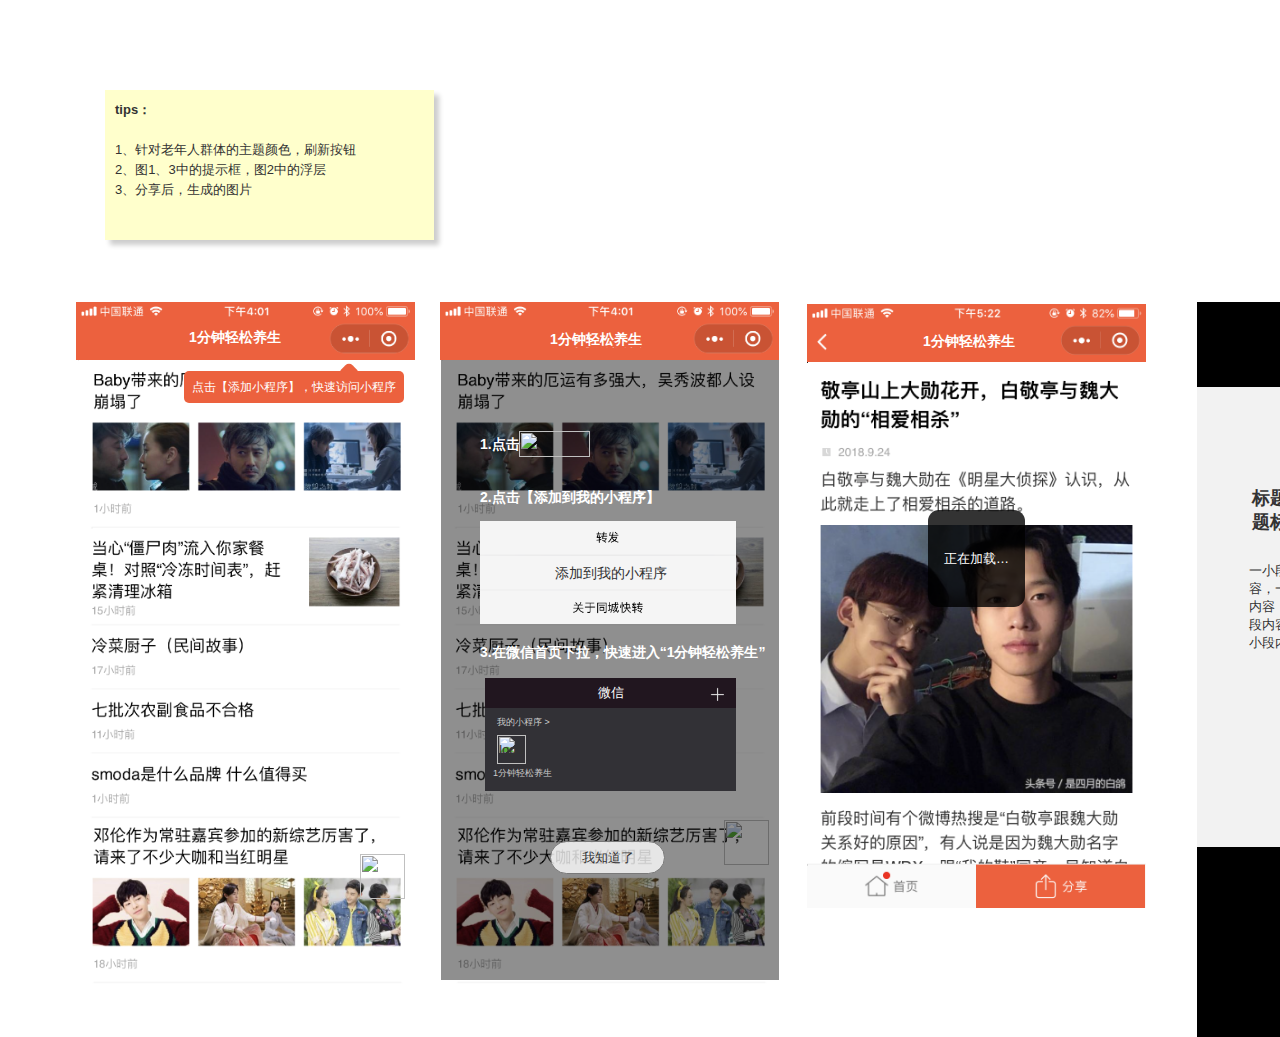
==== commit a5a1cf3d: "0.8" ====
--- a/【设计看】.html
+++ b/【设计看】.html
@@ -379,7 +379,7 @@
         <div id="u175_div" class=""></div>
         <!-- Unnamed () -->
         <div id="u176" class="text">
-          <p><span style="font-family:'Arial Negreta', 'Arial Normal', 'Arial';font-weight:700;">tips：</span></p><p><span style="font-family:'Arial Normal', 'Arial';font-weight:400;"><br></span></p><p><span style="font-family:'Arial Normal', 'Arial';font-weight:400;">1、针对老年人的主体色、样式复用其他小程序</span></p><p><span style="font-family:'Arial Normal', 'Arial';font-weight:400;">2、图1、3中的提示框，图2中的浮层</span></p><p><span style="font-family:'Arial Normal', 'Arial';font-weight:400;">3、分享后，生成的图片</span></p>
+          <p><span style="font-family:'Arial Negreta', 'Arial Normal', 'Arial';font-weight:700;">tips：</span></p><p><span style="font-family:'Arial Normal', 'Arial';font-weight:400;"><br></span></p><p><span style="font-family:'Arial Normal', 'Arial';font-weight:400;">1、针对老年人群体的主题颜色，刷新按钮</span></p><p><span style="font-family:'Arial Normal', 'Arial';font-weight:400;">2、图1、3中的提示框，图2中的浮层</span></p><p><span style="font-family:'Arial Normal', 'Arial';font-weight:400;">3、分享后，生成的图片</span></p>
         </div>
       </div>
     </div>
